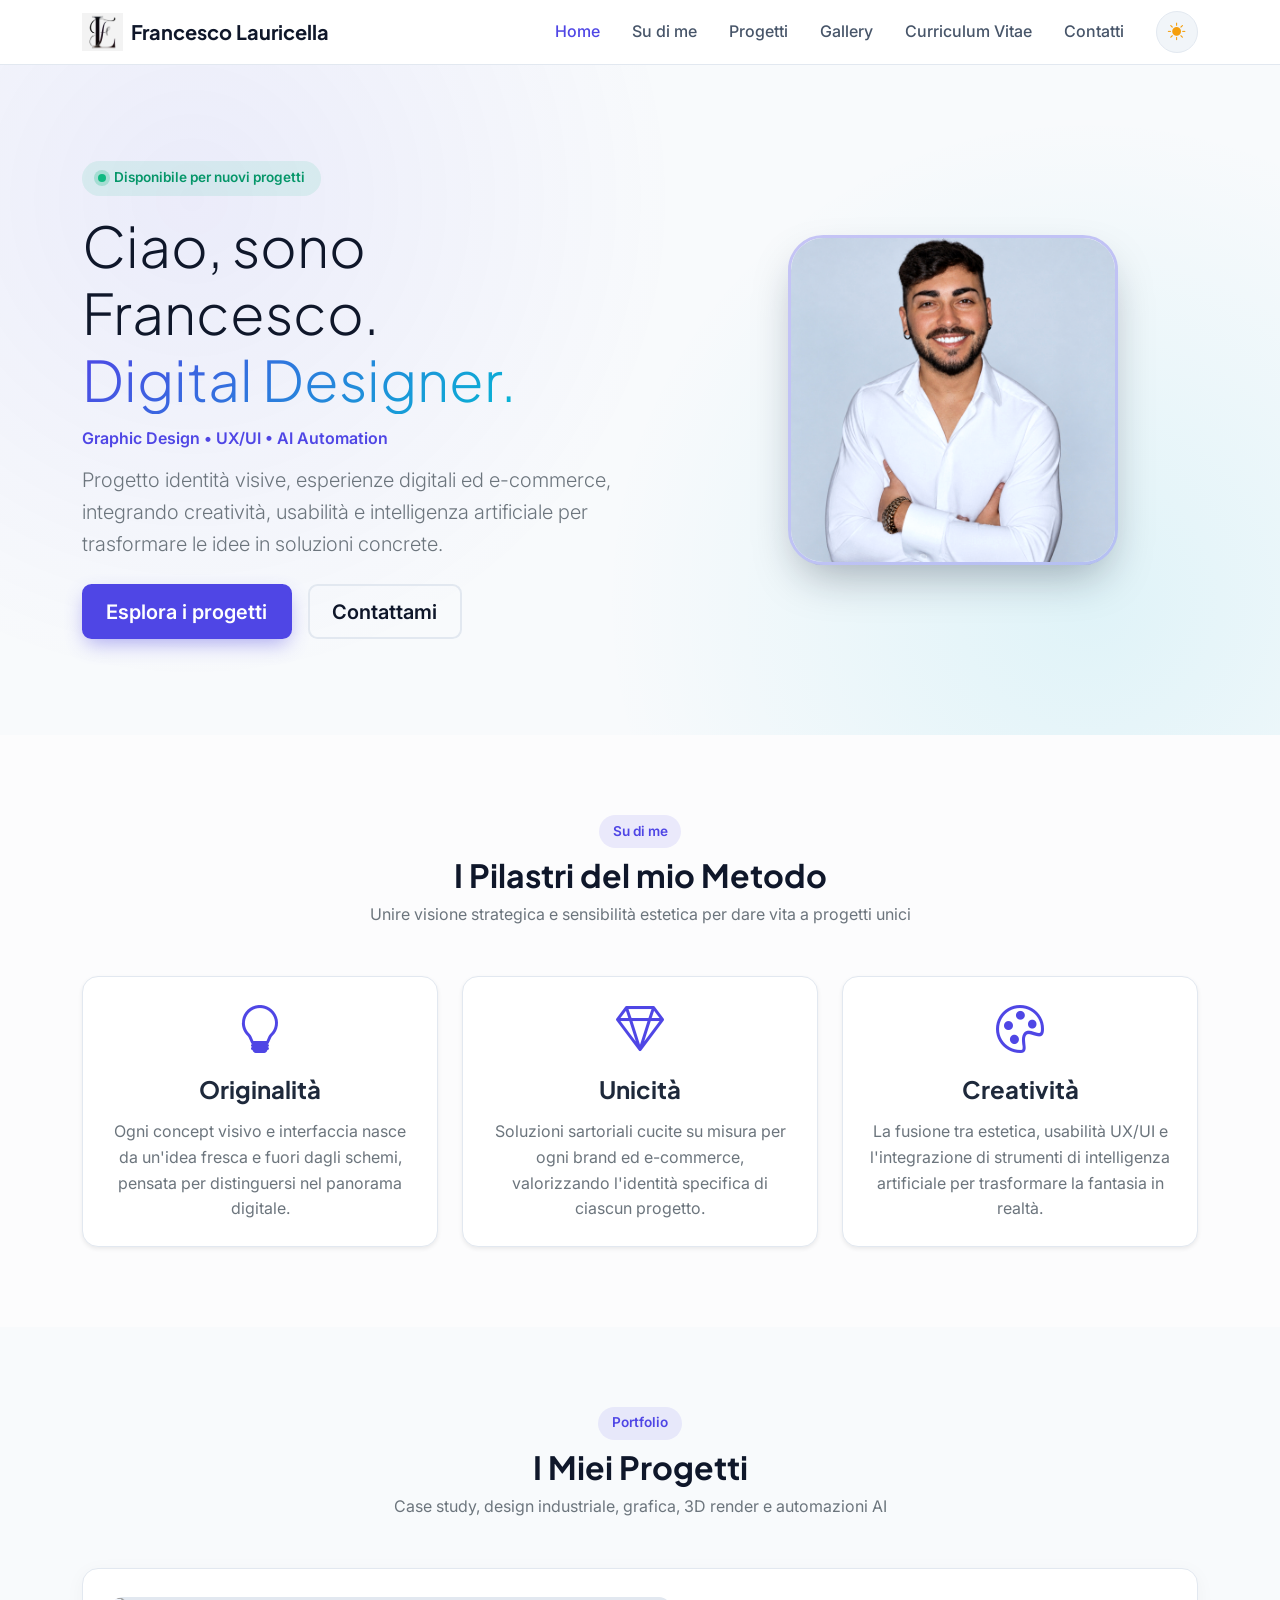
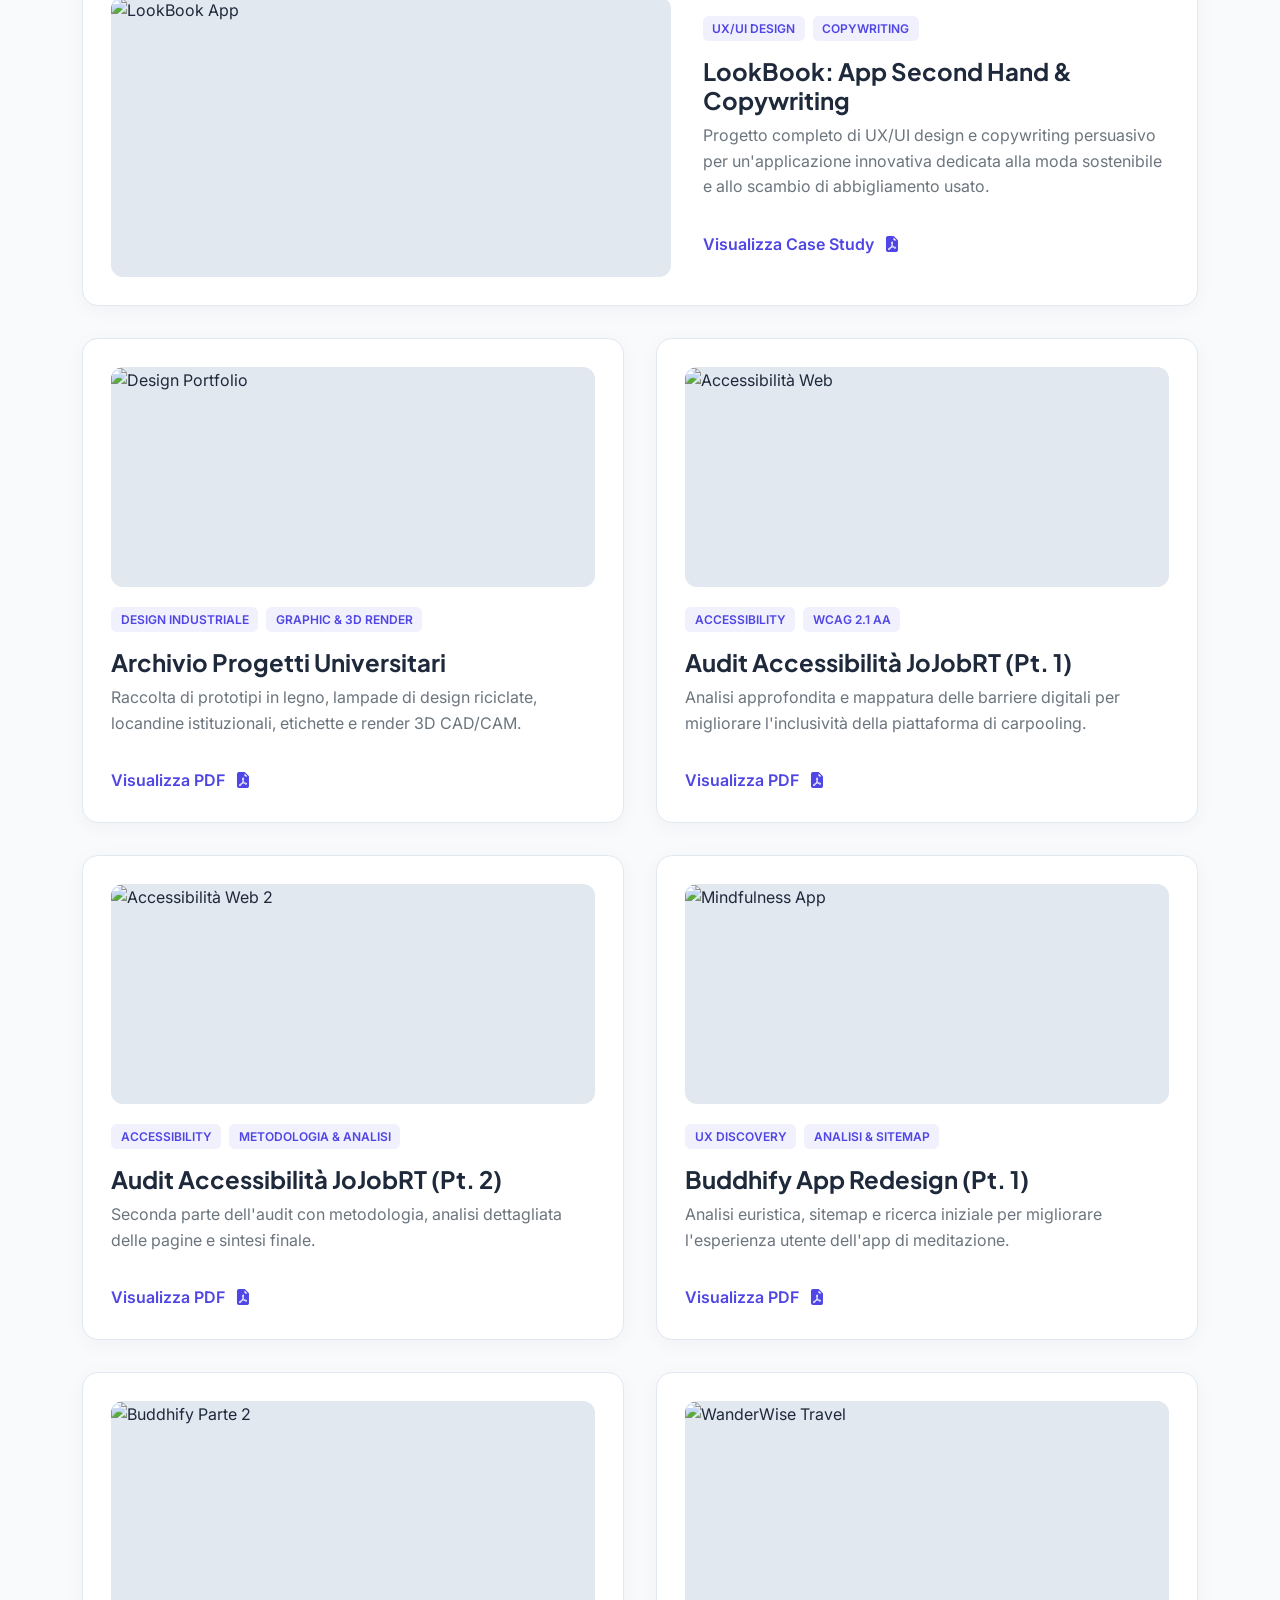
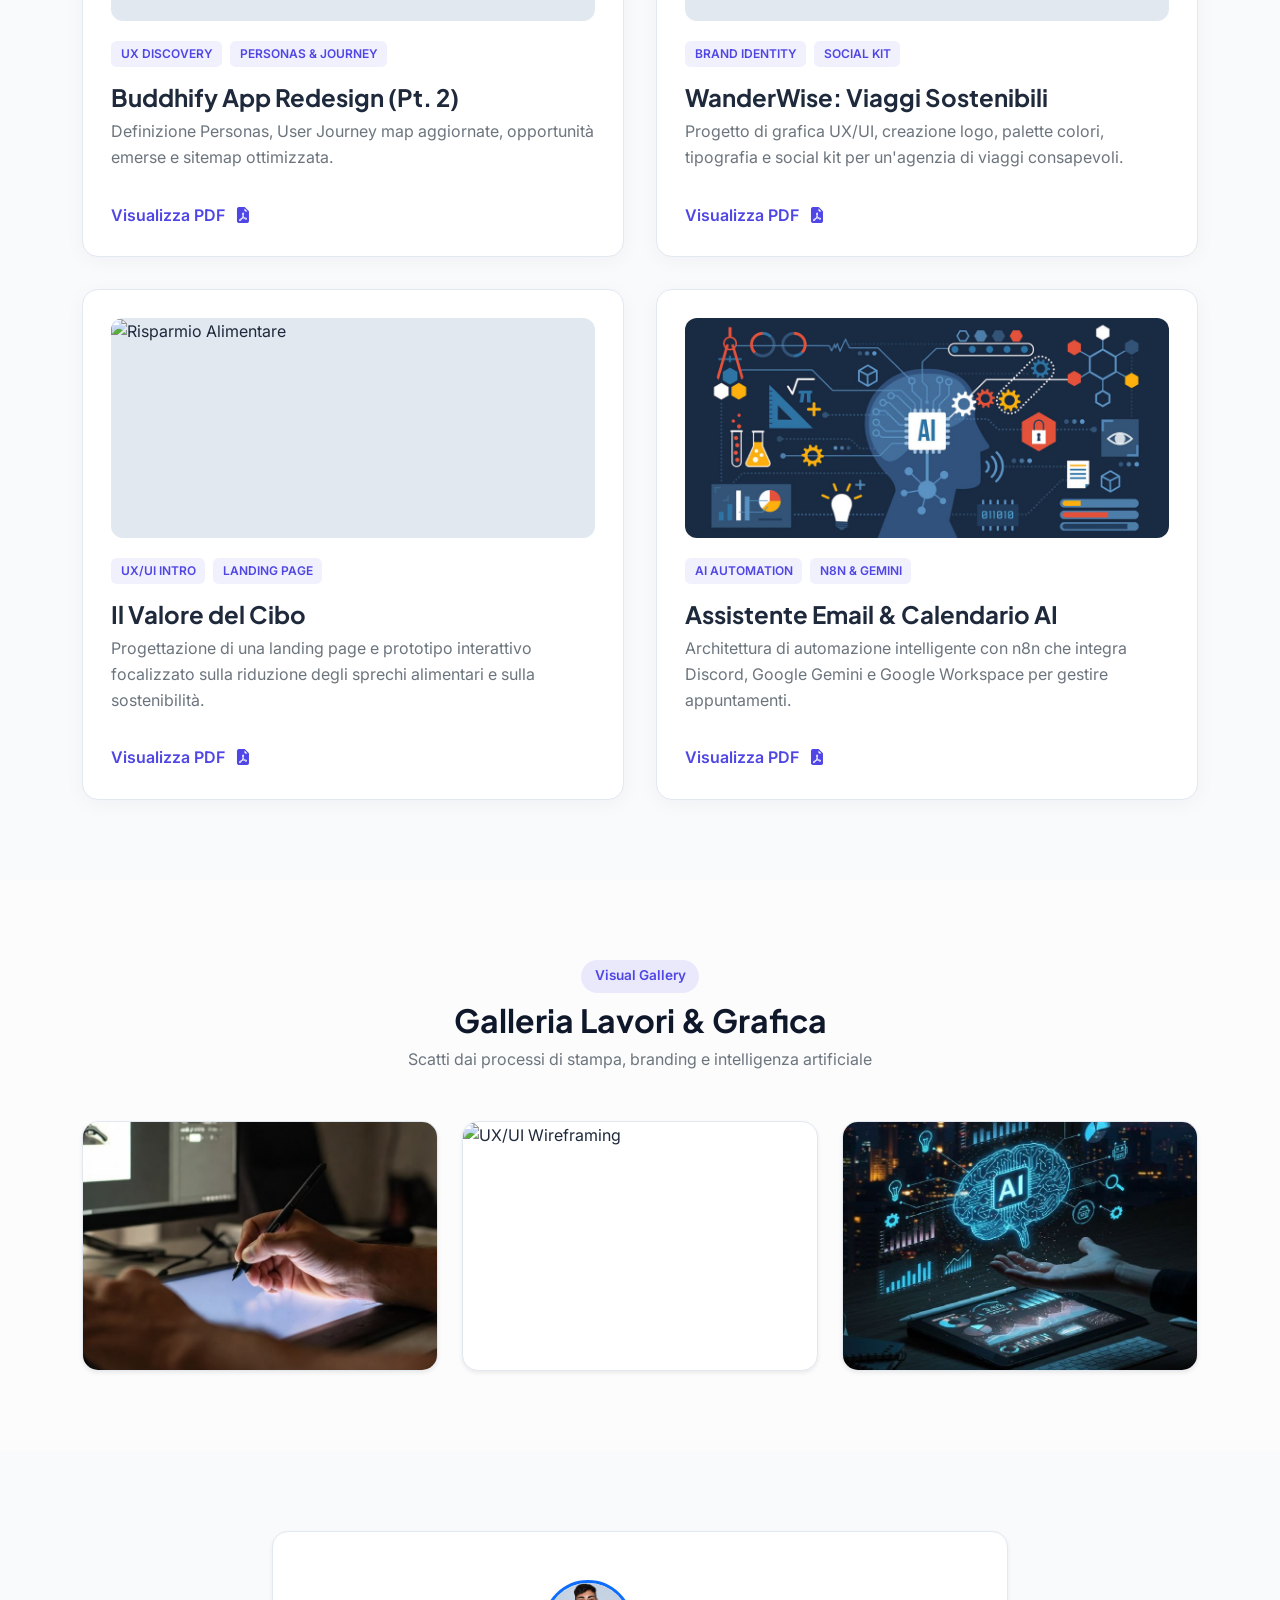
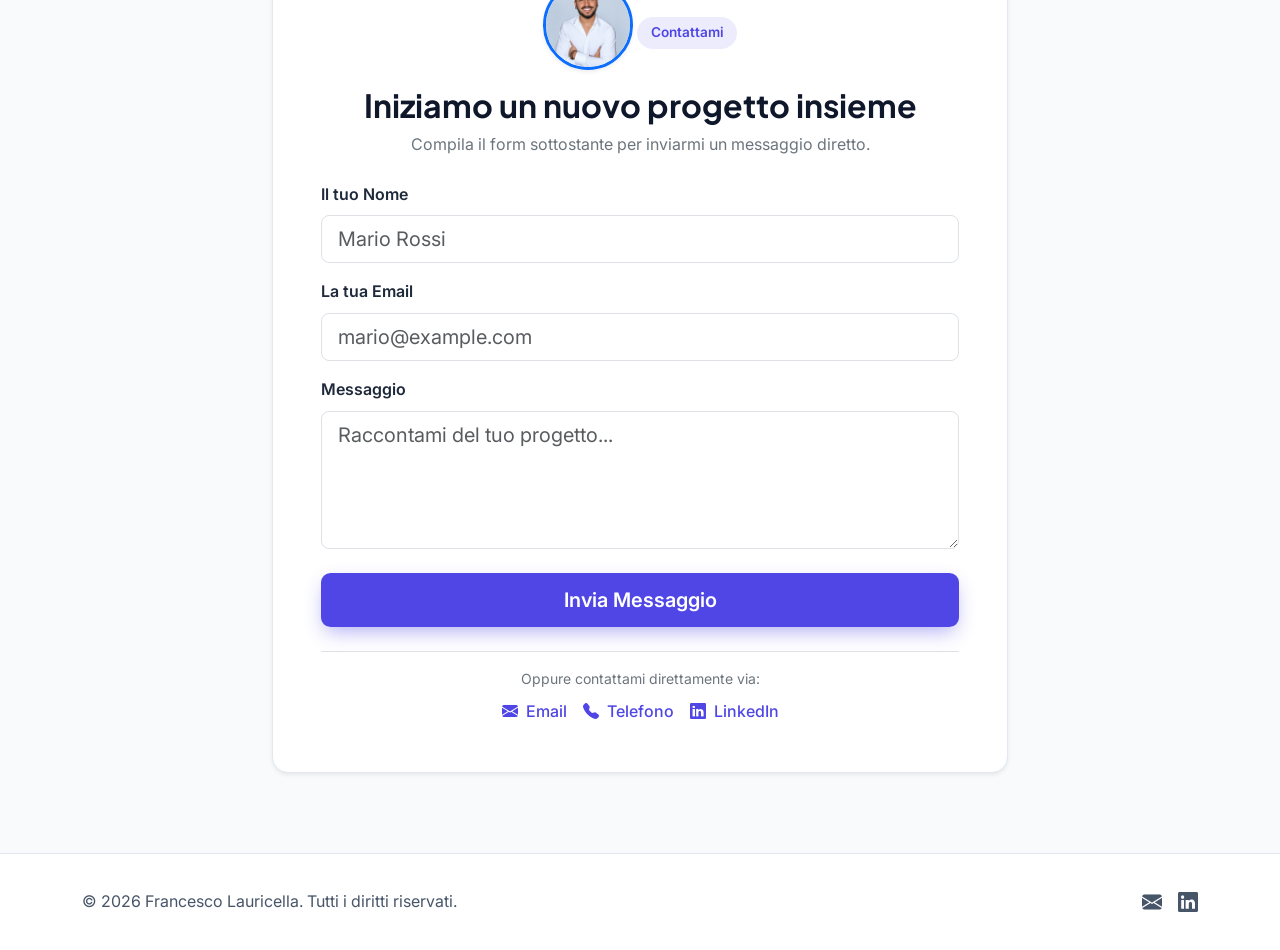
==== index.html @ 22c2bda7 "Add files via upload" ====
<!DOCTYPE html>
<html lang="it">
<head>
  <meta charset="UTF-8">
  <meta name="viewport" content="width=device-width, initial-scale=1.0">
  <meta name="description" content="Portfolio di Francesco Lauricella - Digital Designer, Graphic Design, UX/UI e AI Automation.">
  <title>Francesco Lauricella | Digital Designer & Portfolio</title>

  <!-- Favicon personalizzata -->
  <link rel="icon" type="image/jpeg" href="assets/img/logo.jpeg">

  <!-- Google Fonts -->
  <link href="https://fonts.googleapis.com/css2?family=Inter:wght@400;500;600&family=Plus+Jakarta+Sans:wght@700;800&display=swap" rel="stylesheet">
  <!-- Bootstrap 5 & Icons -->
  <link href="https://cdn.jsdelivr.net/npm/bootstrap@5.3.3/dist/css/bootstrap.min.css" rel="stylesheet">
  <link rel="stylesheet" href="https://cdn.jsdelivr.net/npm/bootstrap-icons@1.11.3/font/bootstrap-icons.min.css">
  <!-- Custom CSS -->
  <link rel="stylesheet" href="assets/css/style.css">
</head>
<body>

  <a href="#main-content" class="visually-hidden-focusable skip-link">Salta al contenuto principale</a>

  <header class="site-header sticky-top">
    <nav class="navbar navbar-expand-lg" aria-label="Navigazione principale">
      <div class="container">
        <a class="navbar-brand fw-bold d-flex align-items-center gap-2" href="index.html">
          <img src="assets/img/logo.jpeg" alt="Logo FL" class="brand-logo">
          <span>Francesco Lauricella</span>
        </a>
        <button class="navbar-toggler" type="button" data-bs-toggle="collapse" data-bs-target="#navbarNav" aria-controls="navbarNav" aria-expanded="false" aria-label="Apri menu">
          <span class="navbar-toggler-icon"></span>
        </button>
        <div class="collapse navbar-collapse justify-content-end" id="navbarNav">
          <ul class="navbar-nav align-items-lg-center gap-lg-3">
            <li class="nav-item"><a class="nav-link active" href="index.html">Home</a></li>
            <li class="nav-item"><a class="nav-link" href="#about">Su di me</a></li>
            <li class="nav-item"><a class="nav-link" href="#progetti">Progetti</a></li>
            <li class="nav-item"><a class="nav-link" href="#gallery">Gallery</a></li>
            <li class="nav-item"><a class="nav-link" href="cv.html">Curriculum Vitae</a></li>
            <li class="nav-item"><a class="nav-link" href="contatti.html">Contatti</a></li>
            <li class="nav-item ms-lg-2 mt-3 mt-lg-0 d-flex align-items-center">
              <button id="theme-toggle" class="theme-switch" aria-label="Attiva Dark Mode" title="Cambia tema">
                <i class="bi bi-sun-fill icon-sun"></i>
                <i class="bi bi-moon-stars-fill icon-moon"></i>
              </button>
            </li>
          </ul>
        </div>
      </div>
    </nav>
  </header>

  <main id="main-content">
    <section class="hero-section">
      <div class="container">
        <div class="hero-flex">
          <div class="hero-content">
            <div class="status-badge mb-3">
              <span class="status-dot"></span> Disponibile per nuovi progetti
            </div>
            <h1 class="display-4 fw-extrabold mb-3">
              Ciao, sono Francesco.<br>
              <span class="text-gradient">Digital Designer.</span>
            </h1>
            <p class="h6 text-primary-accent fw-semibold mb-3">
              Graphic Design &bull; UX/UI &bull; AI Automation
            </p>
            <p class="lead text-secondary mb-4">
              Progetto identità visive, esperienze digitali ed e-commerce, integrando creatività, usabilità e intelligenza artificiale per trasformare le idee in soluzioni concrete.
            </p>
            <div class="d-flex flex-wrap gap-3">
              <a href="#progetti" class="btn btn-primary-custom btn-lg">Esplora i progetti</a>
              <a href="contatti.html" class="btn btn-outline-custom btn-lg">Contattami</a>
            </div>
          </div>
          
          <div class="hero-visual text-center">
            <div class="profile-frame-art">
              <img src="foto.jpg" alt="Francesco Lauricella" class="img-fluid profile-img-custom">
            </div>
          </div>
        </div>
      </div>
    </section>

    <section id="about" class="section-padding bg-light-subtle">
      <div class="container">
        <div class="section-header text-center mb-5">
          <span class="badge-pill mb-2">Su di me</span>
          <h2 class="fw-bold">I Pilastri del mio Metodo</h2>
          <p class="text-secondary">Unire visione strategica e sensibilità estetica per dare vita a progetti unici</p>
        </div>

        <div class="row g-4">
          <div class="col-md-4">
            <div class="about-card p-4 rounded-4 shadow-sm h-100 text-center">
              <div class="icon-box mb-3 text-primary-accent"><i class="bi bi-lightbulb display-5"></i></div>
              <h3 class="h4 fw-bold mb-3">Originalità</h3>
              <p class="text-secondary mb-0">Ogni concept visivo e interfaccia nasce da un'idea fresca e fuori dagli schemi, pensata per distinguersi nel panorama digitale.</p>
            </div>
          </div>
          <div class="col-md-4">
            <div class="about-card p-4 rounded-4 shadow-sm h-100 text-center">
              <div class="icon-box mb-3 text-primary-accent"><i class="bi bi-gem display-5"></i></div>
              <h3 class="h4 fw-bold mb-3">Unicità</h3>
              <p class="text-secondary mb-0">Soluzioni sartoriali cucite su misura per ogni brand ed e-commerce, valorizzando l'identità specifica di ciascun progetto.</p>
            </div>
          </div>
          <div class="col-md-4">
            <div class="about-card p-4 rounded-4 shadow-sm h-100 text-center">
              <div class="icon-box mb-3 text-primary-accent"><i class="bi bi-palette display-5"></i></div>
              <h3 class="h4 fw-bold mb-3">Creatività</h3>
              <p class="text-secondary mb-0">La fusione tra estetica, usabilità UX/UI e l'integrazione di strumenti di intelligenza artificiale per trasformare la fantasia in realtà.</p>
            </div>
          </div>
        </div>
      </div>
    </section>

    <section id="progetti" class="section-padding">
      <div class="container">
        <div class="section-header text-center mb-5">
          <span class="badge-pill mb-2">Portfolio</span>
          <h2 class="fw-bold">I Miei Progetti</h2>
          <p class="text-secondary">Case study, design industriale, grafica, 3D render e automazioni AI</p>
        </div>

        <div class="projects-grid bento-layout">
          <article class="project-card project-card--featured">
            <div class="project-card__image-wrapper">
              <img src="https://images.unsplash.com/photo-1489987707025-afc232f7ea0f?auto=format&fit=crop&w=1000&q=80" alt="LookBook App" loading="lazy">
            </div>
            <div class="project-card__body">
              <div class="project-card__tags">
                <span>UX/UI Design</span>
                <span>Copywriting</span>
              </div>
              <h3 class="h4 fw-bold mt-2">LookBook: App Second Hand & Copywriting</h3>
              <p class="text-secondary">Progetto completo di UX/UI design e copywriting persuasivo per un'applicazione innovativa dedicata alla moda sostenibile e allo scambio di abbigliamento usato.</p>
              <a href="progetto-copywriting.html" class="project-link">Visualizza Case Study <i class="bi bi-file-earmark-pdf-fill ms-1"></i></a>
            </div>
          </article>

          <article class="project-card">
            <div class="project-card__image-wrapper">
              <img src="https://images.unsplash.com/photo-1513364776144-60967b0f800f?auto=format&fit=crop&w=800&q=80" alt="Design Portfolio" loading="lazy">
            </div>
            <div class="project-card__body">
              <div class="project-card__tags">
                <span>Design Industriale</span>
                <span>Graphic & 3D Render</span>
              </div>
              <h3 class="h4 fw-bold mt-2">Archivio Progetti Universitari</h3>
              <p class="text-secondary">Raccolta di prototipi in legno, lampade di design riciclate, locandine istituzionali, etichette e render 3D CAD/CAM.</p>
              <a href="progetto-design.html" class="project-link">Visualizza PDF <i class="bi bi-file-earmark-pdf-fill ms-1"></i></a>
            </div>
          </article>

          <article class="project-card">
            <div class="project-card__image-wrapper">
              <img src="https://images.unsplash.com/photo-1573164713988-8665fc963095?auto=format&fit=crop&w=800&q=80" alt="Accessibilità Web" loading="lazy">
            </div>
            <div class="project-card__body">
              <div class="project-card__tags">
                <span>Accessibility</span>
                <span>WCAG 2.1 AA</span>
              </div>
              <h3 class="h4 fw-bold mt-2">Audit Accessibilità JoJobRT (Pt. 1)</h3>
              <p class="text-secondary">Analisi approfondita e mappatura delle barriere digitali per migliorare l'inclusività della piattaforma di carpooling.</p>
              <a href="progetto-jojob1.html" class="project-link">Visualizza PDF <i class="bi bi-file-earmark-pdf-fill ms-1"></i></a>
            </div>
          </article>

          <article class="project-card">
            <div class="project-card__image-wrapper">
              <img src="https://images.unsplash.com/photo-1551836022-d5d88e9218df?auto=format&fit=crop&w=800&q=80" alt="Accessibilità Web 2" loading="lazy">
            </div>
          <div class="project-card__body">
              <div class="project-card__tags">
                <span>Accessibility</span>
                <span>Metodologia & Analisi</span>
              </div>
              <h3 class="h4 fw-bold mt-2">Audit Accessibilità JoJobRT (Pt. 2)</h3>
              <p class="text-secondary">Seconda parte dell'audit con metodologia, analisi dettagliata delle pagine e sintesi finale.</p>
              <a href="progetto-jojob2.html" class="project-link">Visualizza PDF <i class="bi bi-file-earmark-pdf-fill ms-1"></i></a>
            </div>
          </article>

          <article class="project-card">
            <div class="project-card__image-wrapper">
              <img src="https://images.unsplash.com/photo-1506126613408-eca07ce68773?auto=format&fit=crop&w=800&q=80" alt="Mindfulness App" loading="lazy">
            </div>
            <div class="project-card__body">
              <div class="project-card__tags">
                <span>UX Discovery</span>
                <span>Analisi & Sitemap</span>
              </div>
              <h3 class="h4 fw-bold mt-2">Buddhify App Redesign (Pt. 1)</h3>
              <p class="text-secondary">Analisi euristica, sitemap e ricerca iniziale per migliorare l'esperienza utente dell'app di meditazione.</p>
              <a href="progetto-buddhify1.html" class="project-link">Visualizza PDF <i class="bi bi-file-earmark-pdf-fill ms-1"></i></a>
            </div>
          </article>

          <article class="project-card">
            <div class="project-card__image-wrapper">
              <img src="https://images.unsplash.com/photo-1518241353330-0f7941c2d9b5?auto=format&fit=crop&w=800&q=80" alt="Buddhify Parte 2" loading="lazy">
            </div>
            <div class="project-card__body">
              <div class="project-card__tags">
                <span>UX Discovery</span>
                <span>Personas & Journey</span>
              </div>
              <h3 class="h4 fw-bold mt-2">Buddhify App Redesign (Pt. 2)</h3>
              <p class="text-secondary">Definizione Personas, User Journey map aggiornate, opportunità emerse e sitemap ottimizzata.</p>
              <a href="progetto-buddhify2.html" class="project-link">Visualizza PDF <i class="bi bi-file-earmark-pdf-fill ms-1"></i></a>
            </div>
          </article>

          <article class="project-card">
            <div class="project-card__image-wrapper">
              <img src="https://images.unsplash.com/photo-1469854523086-cc02fe5d8800?auto=format&fit=crop&w=800&q=80" alt="WanderWise Travel" loading="lazy">
            </div>
            <div class="project-card__body">
              <div class="project-card__tags">
                <span>Brand Identity</span>
                <span>Social Kit</span>
              </div>
              <h3 class="h4 fw-bold mt-2">WanderWise: Viaggi Sostenibili</h3>
              <p class="text-secondary">Progetto di grafica UX/UI, creazione logo, palette colori, tipografia e social kit per un'agenzia di viaggi consapevoli.</p>
              <a href="progetto-wanderwise.html" class="project-link">Visualizza PDF <i class="bi bi-file-earmark-pdf-fill ms-1"></i></a>
            </div>
          </article>

          <article class="project-card">
            <div class="project-card__image-wrapper">
              <img src="https://images.unsplash.com/photo-1498837167922-ddd27525d352?auto=format&fit=crop&w=800&q=80" alt="Risparmio Alimentare" loading="lazy">
            </div>
            <div class="project-card__body">
              <div class="project-card__tags">
                <span>UX/UI Intro</span>
                <span>Landing Page</span>
              </div>
              <h3 class="h4 fw-bold mt-2">Il Valore del Cibo</h3>
              <p class="text-secondary">Progettazione di una landing page e prototipo interattivo focalizzato sulla riduzione degli sprechi alimentari e sulla sostenibilità.</p>
              <a href="progetto-cibo.html" class="project-link">Visualizza PDF <i class="bi bi-file-earmark-pdf-fill ms-1"></i></a>
            </div>
          </article>

          <article class="project-card">
            <div class="project-card__image-wrapper">
              <img src="assets/img/provvigionamento-intelligenza-artificiale-1024x512.jpg" alt="AI Automation" loading="lazy">
            </div>
            <div class="project-card__body">
              <div class="project-card__tags">
                <span>AI Automation</span>
                <span>n8n & Gemini</span>
              </div>
              <h3 class="h4 fw-bold mt-2">Assistente Email & Calendario AI</h3>
              <p class="text-secondary">Architettura di automazione intelligente con n8n che integra Discord, Google Gemini e Google Workspace per gestire appuntamenti.</p>
              <a href="progetto-ai.html" class="project-link">Visualizza PDF <i class="bi bi-file-earmark-pdf-fill ms-1"></i></a>
            </div>
          </article>
        </div>
      </div>
    </section>

    <!-- Sezione: Gallery con inquadratura sulla tavoletta grafica a sinistra -->
    <section id="gallery" class="section-padding bg-light-subtle">
      <div class="container">
        <div class="section-header text-center mb-5">
          <span class="badge-pill mb-2">Visual Gallery</span>
          <h2 class="fw-bold">Galleria Lavori & Grafica</h2>
          <p class="text-secondary">Scatti dai processi di stampa, branding e intelligenza artificiale</p>
        </div>

        <div class="row g-4">
          <!-- Prima immagine a sinistra: WORKFOTO.jpeg spostata verso il basso (75%) per mostrare la tavoletta -->
          <div class="col-md-4">
            <div class="gallery-item rounded-4 overflow-hidden shadow-sm" style="height: 250px;">
              <img src="assets/img/WORKFOTO.jpeg" alt="Grafica Digitale e Tavoletta Grafica" class="img-fluid w-100 h-100 object-fit-cover" style="object-position: center 75%;" loading="lazy">
            </div>
          </div>
          <!-- Immagine centrale (Invariata) -->
          <div class="col-md-4">
            <div class="gallery-item rounded-4 overflow-hidden shadow-sm" style="height: 250px;">
              <img src="https://images.unsplash.com/photo-1531403009284-440f080d1e12?auto=format&fit=crop&w=800&q=80" alt="UX/UI Wireframing" class="img-fluid w-100 h-100 object-fit-cover" loading="lazy">
            </div>
          </div>
          <!-- Prima immagine a destra: AIFOTO.jpeg centrata sull'ologramma AI e il tablet -->
          <div class="col-md-4">
            <div class="gallery-item rounded-4 overflow-hidden shadow-sm" style="height: 250px;">
              <img src="assets/img/AIFOTO.jpeg" alt="Intelligenza Artificiale e Data Analysis" class="img-fluid w-100 h-100 object-fit-cover" style="object-position: center 60%;" loading="lazy">
            </div>
          </div>
        </div>
      </div>
    </section>

    <section id="contatti" class="section-padding">
      <div class="container">
        <div class="row justify-content-center">
          <div class="col-lg-8">
            <div class="contact-card p-4 p-md-5 rounded-4 shadow-sm">
              <div class="text-center mb-4">
                <img src="foto.jpg" alt="Francesco Lauricella" class="rounded-circle shadow-sm border border-3 border-primary mb-3" style="width: 90px; height: 90px; object-fit: cover; object-position: center top;">
                <span class="badge-pill mb-2">Contattami</span>
                <h2 class="fw-bold mb-2">Iniziamo un nuovo progetto insieme</h2>
                <p class="text-secondary">Compila il form sottostante per inviarmi un messaggio diretto.</p>
              </div>

              <form action="https://formsubmit.co/flauricella3661@gmail.com" method="POST">
                <input type="hidden" name="_subject" value="Nuovo messaggio dal tuo Portfolio!">
                <input type="hidden" name="_captcha" value="false">

                <div class="mb-3">
                  <label for="nome" class="form-label fw-semibold">Il tuo Nome</label>
                  <input type="text" class="form-control form-control-lg" id="nome" name="nome" required placeholder="Mario Rossi">
                </div>

                <div class="mb-3">
                  <label for="email" class="form-label fw-semibold">La tua Email</label>
                  <input type="email" class="form-control form-control-lg" id="email" name="email" required placeholder="mario@example.com">
                </div>

                <div class="mb-4">
                  <label for="messaggio" class="form-label fw-semibold">Messaggio</label>
                  <textarea class="form-control form-control-lg" id="messaggio" name="messaggio" rows="4" required placeholder="Raccontami del tuo progetto..."></textarea>
                </div>

                <div class="d-grid">
                  <button type="submit" class="btn btn-primary-custom btn-lg">Invia Messaggio</button>
                </div>
              </form>

              <div class="text-center mt-4 pt-3 border-top">
                <p class="text-secondary small mb-2">Oppure contattami direttamente via:</p>
                <div class="d-flex justify-content-center flex-wrap gap-3">
                  <a href="mailto:flauricella3661@gmail.com" class="text-decoration-none fw-medium text-primary-accent"><i class="bi bi-envelope-fill me-1"></i> Email</a>
                  <a href="tel:3208284663" class="text-decoration-none fw-medium text-primary-accent"><i class="bi bi-telephone-fill me-1"></i> Telefono</a>
                  <a href="https://www.linkedin.com/in/francesco-lauricella-258b97266" target="_blank" rel="noopener" class="text-decoration-none fw-medium text-primary-accent"><i class="bi bi-linkedin me-1"></i> LinkedIn</a>
                </div>
              </div>

            </div>
          </div>
        </div>
      </div>
    </section>
  </main>

  <footer class="site-footer">
    <div class="container d-flex flex-column flex-md-row justify-content-between align-items-center gap-3">
      <p class="mb-0">&copy; 2026 Francesco Lauricella. Tutti i diritti riservati.</p>
      <div class="social-links d-flex gap-3">
        <a href="mailto:flauricella3661@gmail.com" aria-label="Email"><i class="bi bi-envelope-fill"></i></a>
        <a href="https://www.linkedin.com/in/francesco-lauricella-258b97266" target="_blank" rel="noopener" aria-label="LinkedIn"><i class="bi bi-linkedin"></i></a>
      </div>
    </div>
  </footer>

  <script>
    const themeToggle = document.getElementById('theme-toggle');
    const userTheme = localStorage.getItem('theme');
    if (userTheme === 'dark') { document.body.classList.add('dark-mode'); }
    themeToggle.addEventListener('click', () => {
      document.body.classList.toggle('dark-mode');
      localStorage.setItem('theme', document.body.classList.contains('dark-mode') ? 'dark' : 'light');
    });
  </script>

  <script src="https://cdn.jsdelivr.net/npm/bootstrap@5.3.3/dist/js/bootstrap.bundle.min.js"></script>
</body>
</html>
---- assets/css/style.css ----
/* ==========================================
   1. GLOBALI & RESET
   ================================---------- */
body {
  font-family: 'Inter', sans-serif;
  color: #1e293b;
  background-color: #f8fafc;
  line-height: 1.6;
  transition: background-color 0.3s ease, color 0.3s ease;
  overflow-x: hidden;
  scroll-behavior: smooth;
}

h1, h2, h3, h4, h5, h6 {
  font-family: 'Plus Jakarta Sans', sans-serif;
  color: #0f172a;
}

a:focus-visible {
  outline: 3px solid #4f46e5;
  outline-offset: 3px;
}

.section-padding {
  padding: 5rem 0;
}

.text-primary-accent {
  color: #4f46e5;
}

.text-gradient {
  background: linear-gradient(135deg, #4f46e5, #06b6d4);
  -webkit-background-clip: text;
  -webkit-text-fill-color: transparent;
}

.skip-link {
  position: absolute;
  top: 10px;
  left: 10px;
  z-index: 2000;
  background: #4f46e5;
  color: #fff;
  padding: 0.5rem 1rem;
  border-radius: 0.5rem;
  text-decoration: none;
}

/* ==========================================
   2. NAVBAR STICKY & LOGO FL
   ================================---------- */
.site-header {
  position: sticky;
  top: 0;
  z-index: 1030;
  background-color: rgba(255, 255, 255, 0.9);
  backdrop-filter: blur(12px);
  border-bottom: 1px solid #e2e8f0;
}

.site-header .navbar-brand {
  font-family: 'Plus Jakarta Sans', sans-serif;
  color: #0f172a;
  display: flex;
  align-items: center;
  gap: 0.75rem;
}

.navbar-brand .brand-logo {
  height: 38px;
  width: auto;
  object-fit: contain;
  transition: filter 0.3s ease;
}

.site-header .nav-link {
  color: #475569;
  font-weight: 500;
  transition: all 0.25s ease-in-out;
}

.site-header .nav-link:hover,
.site-header .nav-link.active {
  color: #4f46e5;
}

/* ==========================================
   3. BOTTONI & SWITCH TEMA MANUALE
   ================================---------- */
.badge-pill {
  display: inline-block;
  background-color: rgba(79, 70, 229, 0.1);
  color: #4f46e5;
  font-weight: 600;
  font-size: 0.85rem;
  padding: 0.35rem 0.85rem;
  border-radius: 50rem;
}

.status-badge {
  display: inline-flex;
  align-items: center;
  gap: 0.5rem;
  background-color: rgba(16, 185, 129, 0.1);
  color: #059669;
  font-weight: 600;
  font-size: 0.85rem;
  padding: 0.4rem 1rem;
  border-radius: 50rem;
}

.status-badge .status-dot {
  width: 8px;
  height: 8px;
  background-color: #10b981;
  border-radius: 50%;
  box-shadow: 0 0 0 4px rgba(16, 185, 129, 0.25);
}

.btn-primary-custom {
  background-color: #4f46e5;
  color: #ffffff;
  font-weight: 600;
  padding: 0.65rem 1.4rem;
  border-radius: 0.6rem;
  border: 2px solid #4f46e5;
  box-shadow: 0 8px 20px -4px rgba(79, 70, 229, 0.45);
  transition: all 0.25s ease-in-out;
}

.btn-primary-custom:hover {
  background-color: #4338ca;
  border-color: #4338ca;
  color: #ffffff;
  transform: translateY(-2px);
  box-shadow: 0 12px 25px -4px rgba(79, 70, 229, 0.65);
}

.btn-outline-custom {
  background-color: transparent;
  color: #0f172a;
  font-weight: 600;
  padding: 0.65rem 1.4rem;
  border-radius: 0.6rem;
  border: 2px solid #e2e8f0;
  transition: all 0.25s ease-in-out;
}

.btn-outline-custom:hover {
  border-color: #4f46e5;
  color: #4f46e5;
}

.theme-switch {
  cursor: pointer;
  width: 42px;
  height: 42px;
  border-radius: 50%;
  background-color: #f1f5f9;
  border: 1px solid #e2e8f0;
  display: inline-flex;
  align-items: center;
  justify-content: center;
  position: relative;
  transition: all 0.25s ease-in-out;
}

.theme-switch:hover {
  border-color: #4f46e5;
  transform: rotate(12deg);
}

.theme-switch i {
  font-size: 1.1rem;
  transition: transform 0.35s ease, opacity 0.25s ease;
  position: absolute;
}

.theme-switch .icon-sun { color: #f59e0b; opacity: 1; transform: scale(1); }
.theme-switch .icon-moon { color: #0f172a; opacity: 0; transform: scale(0.5); }

/* ==========================================
   4. HERO, ABOUT, PROGETTI & GALLERY
   ================================---------- */
.hero-section {
  padding: 6rem 0;
  position: relative;
  background: radial-gradient(circle at 15% 20%, rgba(79, 70, 229, 0.08) 0%, transparent 40%),
              radial-gradient(circle at 85% 80%, rgba(6, 182, 212, 0.1) 0%, transparent 40%);
}

.hero-section .hero-flex {
  display: flex;
  flex-direction: column;
  align-items: center;
  gap: 3rem;
}

@media (min-width: 992px) {
  .hero-section .hero-flex {
    flex-direction: row;
    justify-content: space-between;
  }
}

.hero-section .hero-content { 
  flex: 1 1 52%; 
}

.hero-section .hero-visual { 
  flex: 1 1 44%; 
  width: 100%; 
}

.profile-frame-art {
  position: relative;
  width: 330px;
  height: 330px;
  max-width: 100%;
  aspect-ratio: 1 / 1;
  margin: 0 auto;
  border-radius: 2.2rem;
  overflow: hidden;
  box-shadow: 0 20px 45px -12px rgba(15, 23, 42, 0.35);
  border: 3px solid rgba(79, 70, 229, 0.3);
  transition: transform 0.4s ease, box-shadow 0.4s ease;
}

.profile-frame-art:hover {
  transform: translateY(-5px);
  box-shadow: 0 25px 50px -12px rgba(79, 70, 229, 0.5);
  border-color: #4f46e5;
}

.profile-img-custom {
  width: 100%;
  height: 100%;
  display: block;
  object-fit: cover;
  object-position: center top;
  filter: contrast(1.05);
}

.visual-card, .project-card, .cv-header, .cv-box, .cv-section, .contact-card, .about-card, .gallery-item {
  background-color: #ffffff;
  border: 1px solid #e2e8f0;
  border-radius: 1rem;
  box-shadow: 0 4px 20px rgba(15, 23, 42, 0.04);
  transition: all 0.25s ease-in-out;
}

.gallery-item img {
  transition: transform 0.5s ease;
}

.gallery-item:hover img {
  transform: scale(1.05);
}

.projects-grid {
  display: grid;
  grid-template-columns: 1fr;
  gap: 2rem;
}

@media (min-width: 768px) {
  .projects-grid { grid-template-columns: repeat(2, 1fr); }
}

@media (min-width: 992px) {
  .bento-layout { grid-template-columns: repeat(2, 1fr); }
  .bento-layout .project-card--featured {
    grid-column: span 2;
    display: grid;
    grid-template-columns: 1.2fr 1fr;
    align-items: center;
    gap: 2rem;
  }
  .bento-layout .project-card--featured .project-card__image-wrapper {
    height: 100%;
    min-height: 280px;
    margin-bottom: 0;
  }
}

.project-card {
  padding: 1.75rem;
  display: flex;
  flex-direction: column;
  overflow: hidden;
}

.project-card:hover {
  transform: translateY(-6px);
  border-color: #4f46e5;
}

.project-card:hover .project-card__image-wrapper img {
  transform: scale(1.06);
}

.project-card__image-wrapper {
  width: 100%;
  height: 220px;
  border-radius: 0.75rem;
  overflow: hidden;
  margin-bottom: 1.25rem;
  background-color: #e2e8f0;
}

.project-card__image-wrapper img {
  width: 100%;
  height: 100%;
  object-fit: cover;
  transition: transform 0.5s cubic-bezier(0.25, 1, 0.5, 1);
}

.project-card__body {
  display: flex;
  flex-direction: column;
  flex-grow: 1;
}

.project-card__tags {
  display: flex;
  gap: 0.5rem;
  margin-bottom: 0.5rem;
}

.project-card__tags span {
  font-size: 0.75rem;
  font-weight: 600;
  text-transform: uppercase;
  color: #4f46e5;
  background-color: rgba(79, 70, 229, 0.08);
  padding: 0.2rem 0.6rem;
  border-radius: 0.35rem;
}

.project-card .project-link {
  margin-top: auto;
  padding-top: 1rem;
  color: #4f46e5;
  font-weight: 600;
  text-decoration: none;
  display: inline-flex;
  align-items: center;
  gap: 0.4rem;
  transition: all 0.25s ease-in-out;
}

.project-card .project-link:hover { gap: 0.7rem; }

/* ==========================================
   5. FOOTER
   ================================---------- */
.site-footer {
  background-color: #ffffff;
  border-top: 1px solid #e2e8f0;
  padding: 2rem 0;
  color: #475569;
}

.site-footer .social-links a {
  color: #475569;
  font-size: 1.25rem;
  transition: all 0.25s ease-in-out;
}

.site-footer .social-links a:hover { color: #4f46e5; }

/* ==========================================
   6. STILI DARK MODE MANUALE (body.dark-mode)
   ================================---------- */
body.dark-mode {
  background-color: #0b0f19;
  color: #f8fafc;
}

body.dark-mode .theme-switch {
  background-color: #1e293b;
  border-color: #334155;
}

body.dark-mode h1,
body.dark-mode h2,
body.dark-mode h3,
body.dark-mode h4,
body.dark-mode h5,
body.dark-mode h6 {
  color: #f8fafc;
}

body.dark-mode .text-secondary { color: #94a3b8 !important; }
body.dark-mode .text-primary-accent,
body.dark-mode .project-link { color: #818cf8; }

body.dark-mode .site-header {
  background-color: rgba(11, 15, 25, 0.85);
  border-bottom-color: #334155;
}

body.dark-mode .site-header .navbar-brand { color: #f8fafc; }
body.dark-mode .navbar-brand .brand-logo {
  filter: invert(1) brightness(1.2);
}

body.dark-mode .site-header .nav-link { color: #94a3b8; }
body.dark-mode .site-header .nav-link:hover,
body.dark-mode .site-header .nav-link.active { color: #818cf8; }
body.dark-mode .site-header .navbar-toggler { border-color: #334155; filter: invert(1); }

body.dark-mode .bg-light-subtle { background-color: rgba(17, 24, 39, 0.6) !important; }

body.dark-mode .visual-card,
body.dark-mode .project-card,
body.dark-mode .cv-header,
body.dark-mode .cv-box,
body.dark-mode .cv-section,
body.dark-mode .contact-card,
body.dark-mode .about-card,
body.dark-mode .gallery-item {
  background-color: #111827 !important;
  border-color: #334155 !important;
  color: #f8fafc !important;
  box-shadow: 0 10px 30px rgba(0, 0, 0, 0.35);
}

body.dark-mode .badge-pill,
body.dark-mode .timeline-item .timeline-date,
body.dark-mode .project-card__tags span {
  background-color: rgba(129, 140, 248, 0.15);
  color: #818cf8;
}

body.dark-mode .badge.bg-light {
  background-color: #1e293b !important;
  border-color: #334155 !important;
  color: #f8fafc !important;
}

body.dark-mode .btn-outline-custom {
  color: #f8fafc;
  border-color: #334155;
}

body.dark-mode .btn-outline-custom:hover {
  border-color: #818cf8;
  color: #818cf8;
}

body.dark-mode .border-bottom { border-color: #334155 !important; }
body.dark-mode .border-top { border-color: #334155 !important; }

body.dark-mode .form-control,
body.dark-mode .form-label {
  color: #f8fafc !important;
}

body.dark-mode .form-control {
  background-color: #1f2937 !important;
  border-color: #334155 !important;
}

/* Fix visibilità placeholder in Dark Mode */
body.dark-mode .form-control::placeholder {
  color: #94a3b8 !important;
  opacity: 1;
}

body.dark-mode .form-control:focus {
  background-color: #1f2937 !important;
  color: #f8fafc !important;
  border-color: #818cf8 !important;
  box-shadow: 0 0 0 0.25rem rgba(129, 140, 248, 0.25);
}

body.dark-mode .site-footer {
  background-color: #111827;
  border-top-color: #334155;
  color: #94a3b8;
}

body.dark-mode .site-footer .social-links a { color: #94a3b8; }
body.dark-mode .site-footer .social-links a:hover { color: #818cf8; }
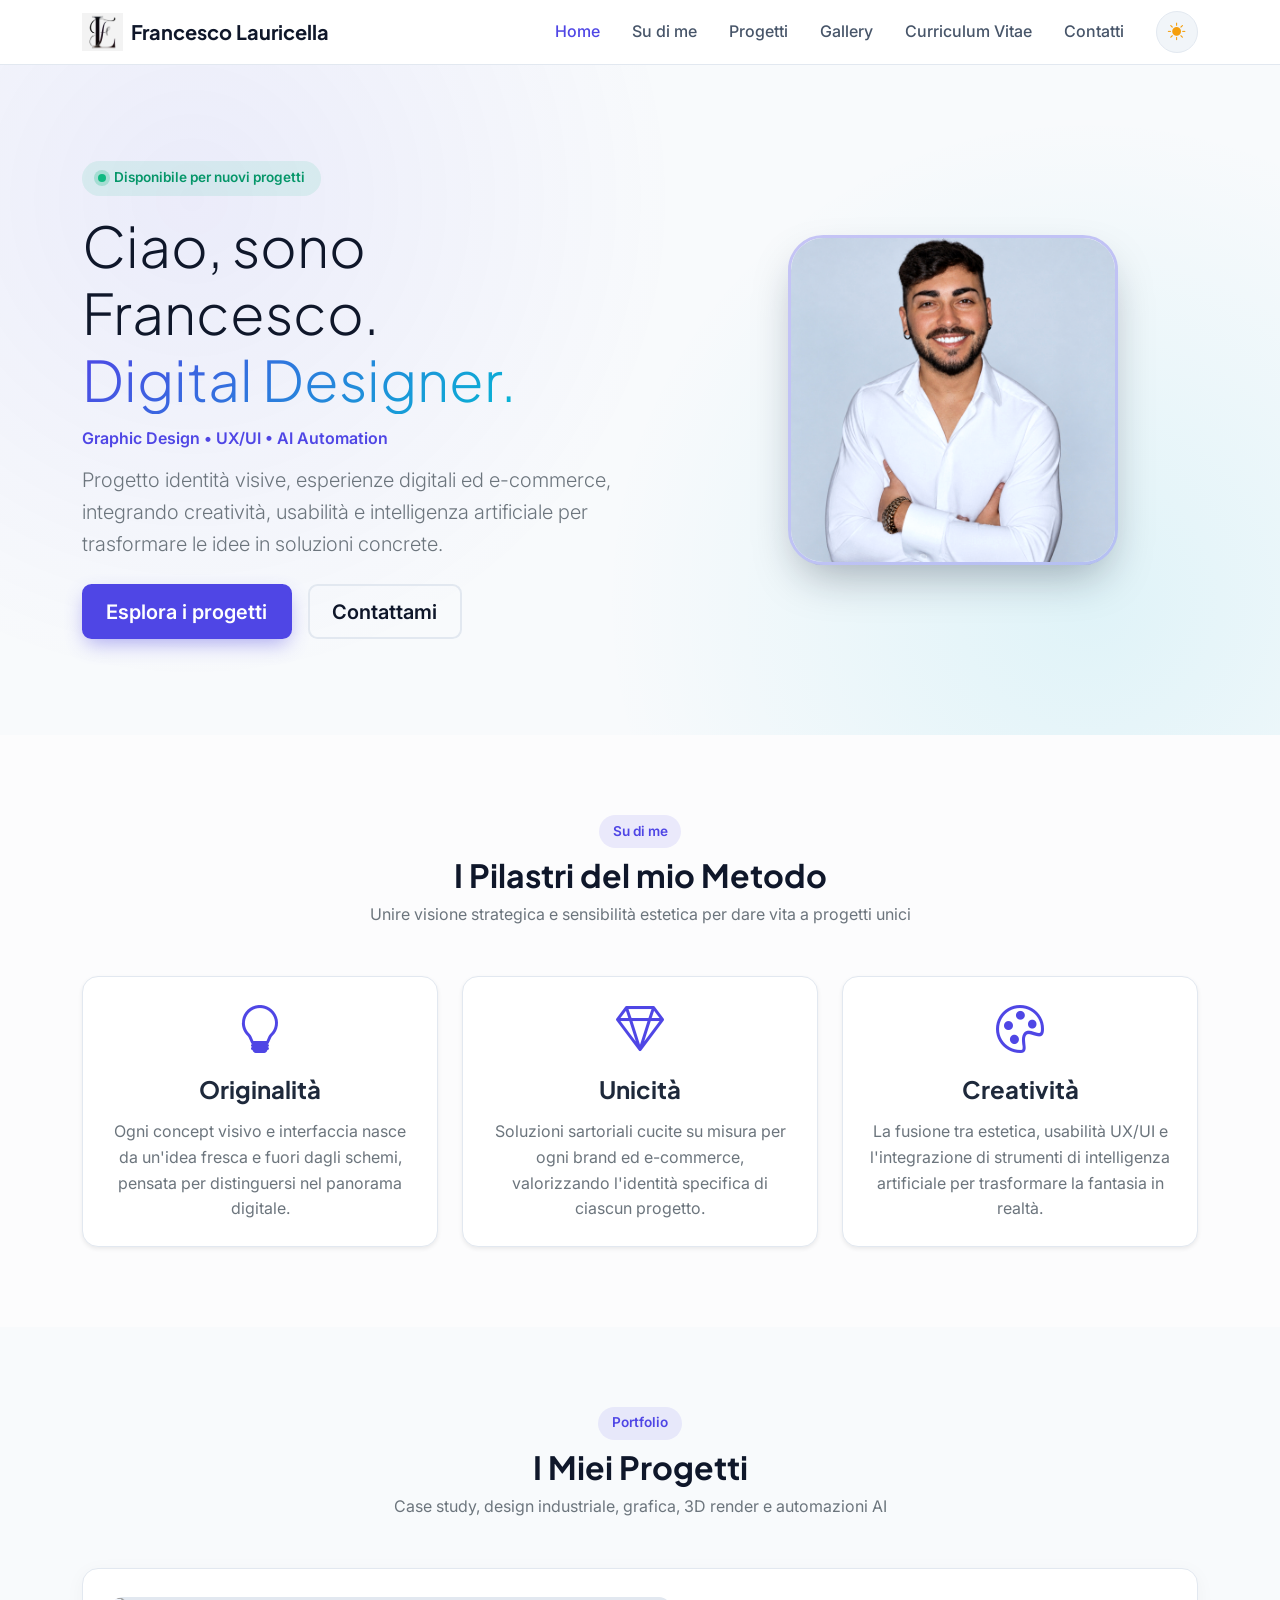
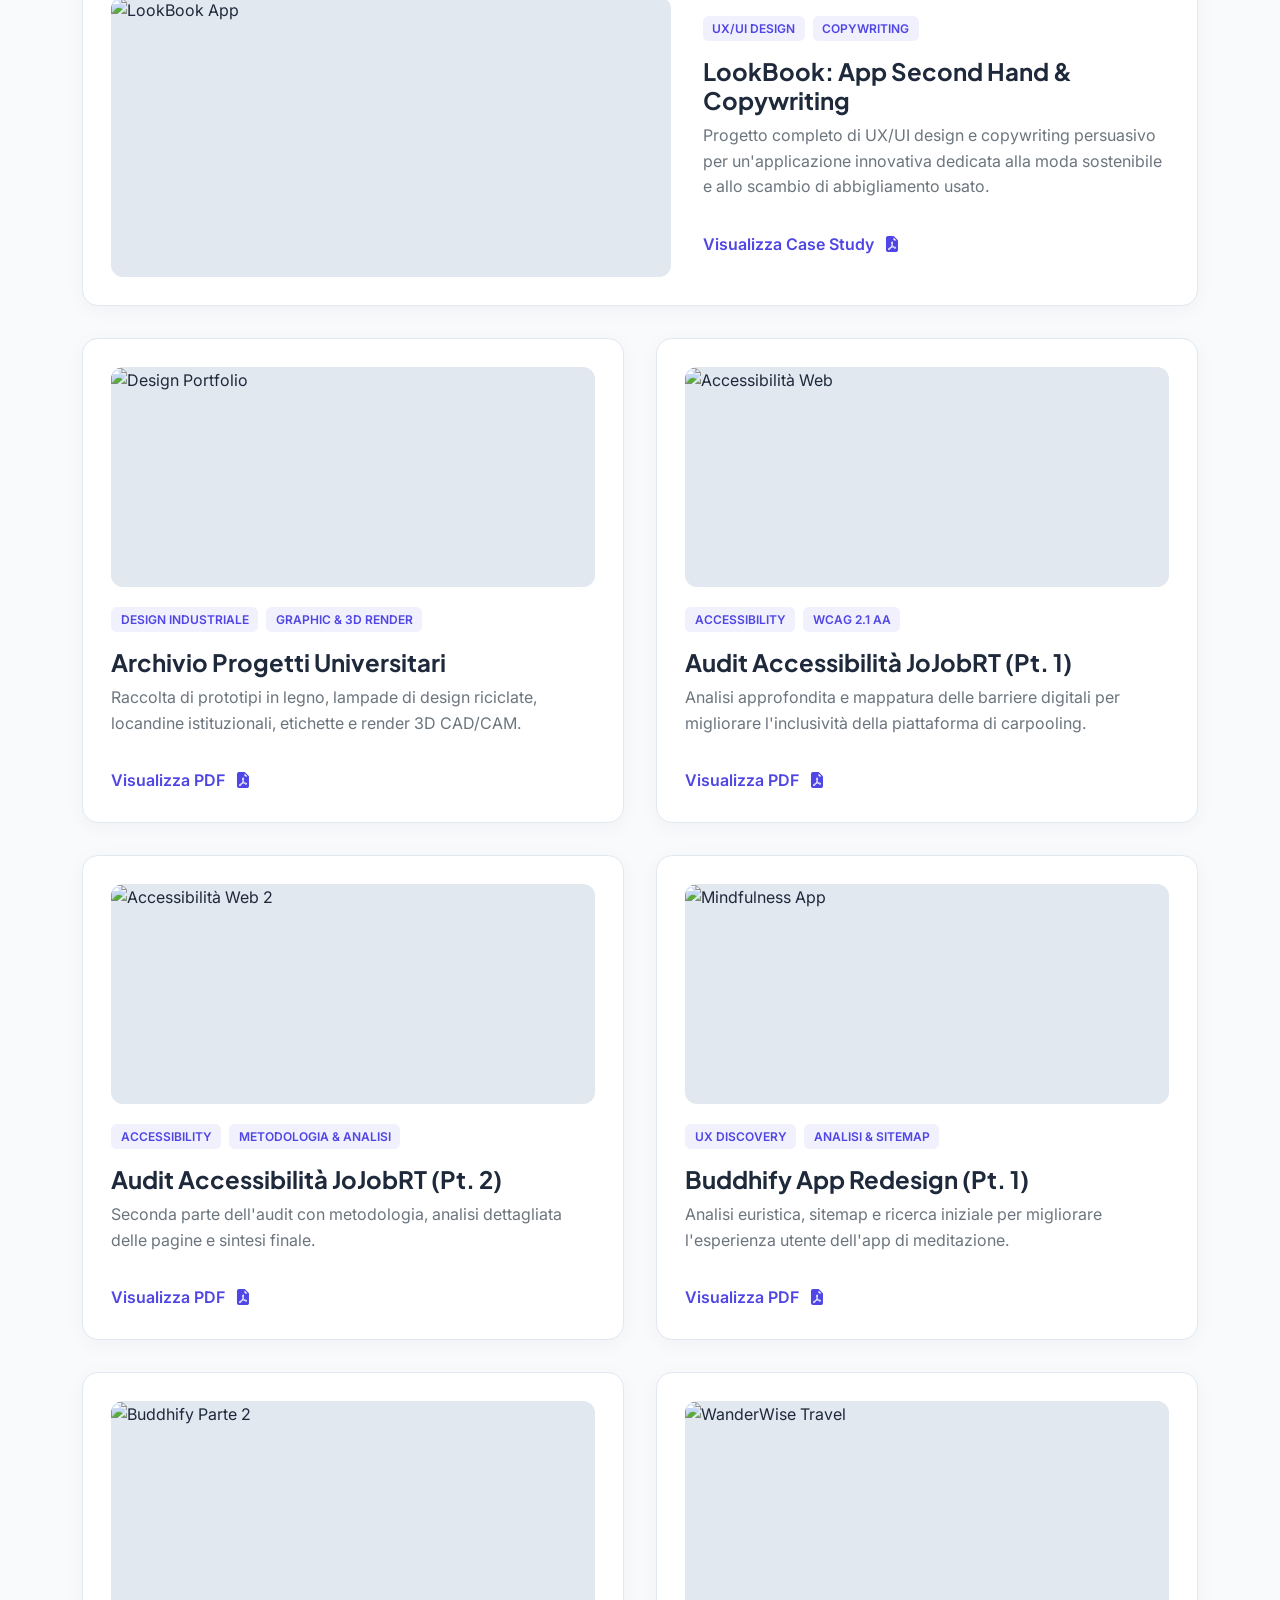
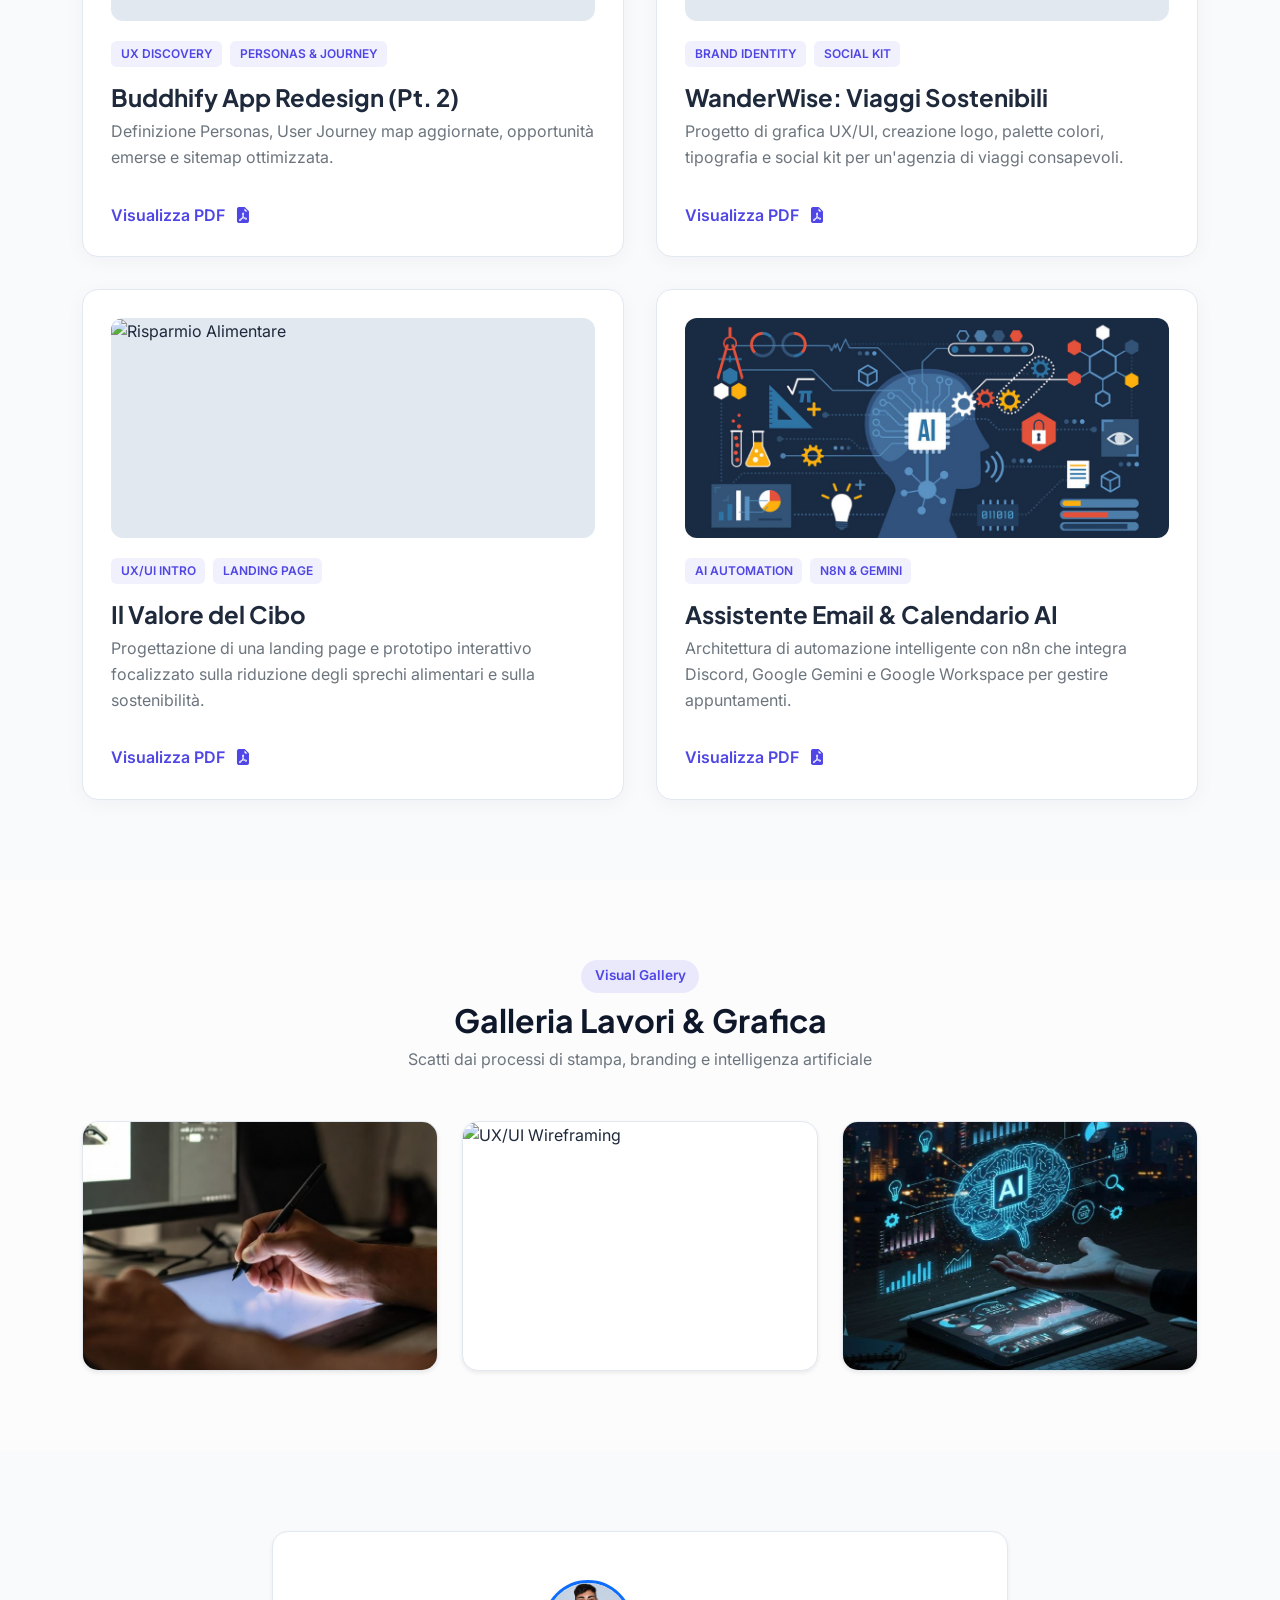
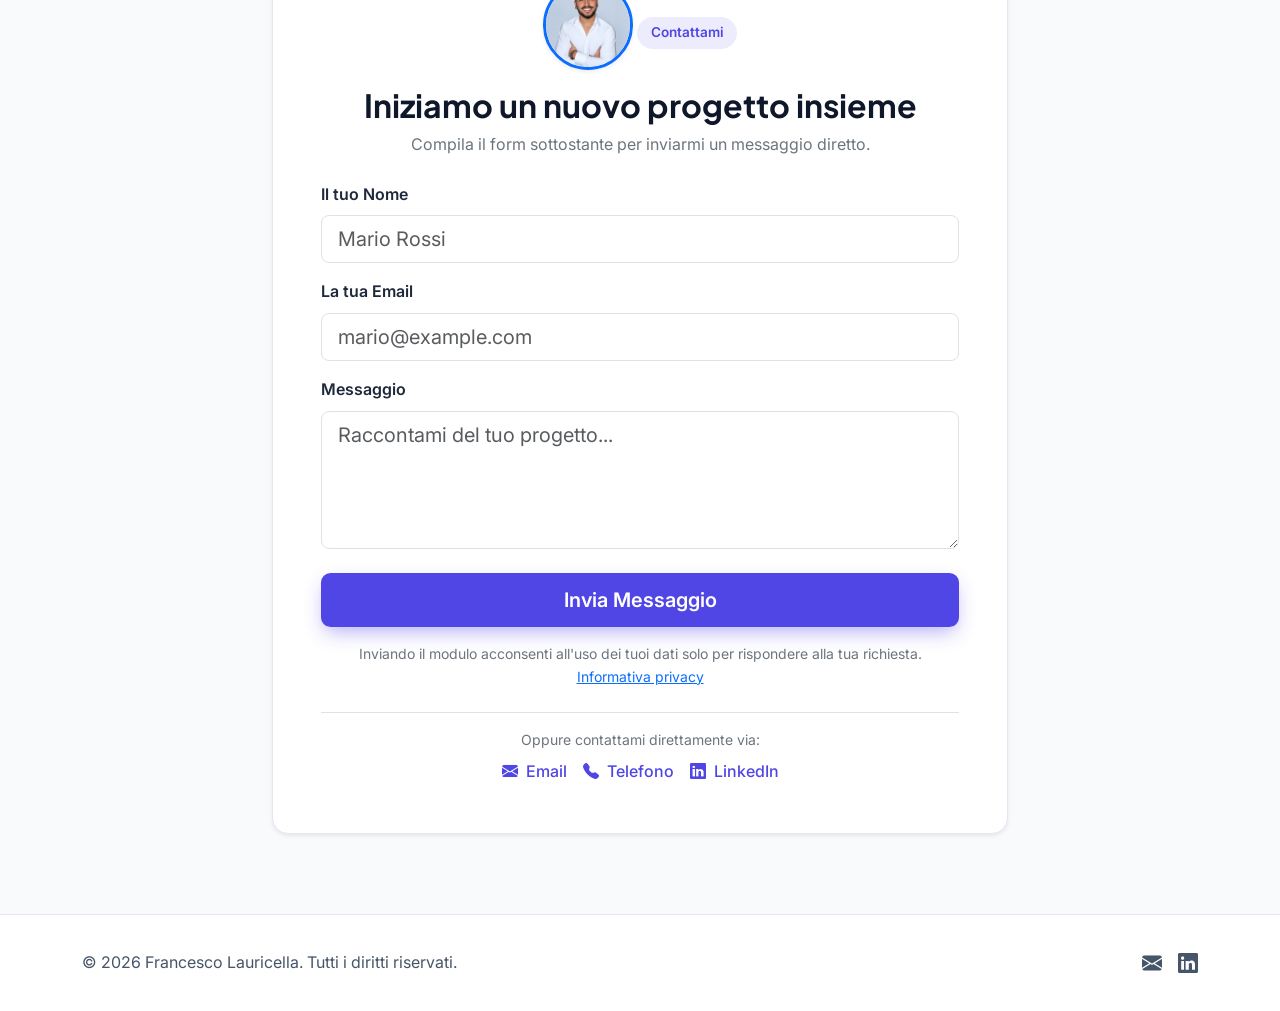
==== commit 430dab42: "Add files via upload" ====
--- a/index.html
+++ b/index.html
@@ -309,7 +309,7 @@
                 <p class="text-secondary">Compila il form sottostante per inviarmi un messaggio diretto.</p>
               </div>
 
-              <form action="https://formsubmit.co/flauricella3661@gmail.com" method="POST">
+              <form action="https://formsubmit.co/info@laudigital.it" method="POST">
                 <input type="hidden" name="_subject" value="Nuovo messaggio dal tuo Portfolio!">
                 <input type="hidden" name="_captcha" value="false">
 
@@ -331,12 +331,13 @@
                 <div class="d-grid">
                   <button type="submit" class="btn btn-primary-custom btn-lg">Invia Messaggio</button>
                 </div>
+                <p class="text-secondary small text-center mt-3 mb-0">Inviando il modulo acconsenti all'uso dei tuoi dati solo per rispondere alla tua richiesta. <a href="privacy.html">Informativa privacy</a></p>
               </form>
 
               <div class="text-center mt-4 pt-3 border-top">
                 <p class="text-secondary small mb-2">Oppure contattami direttamente via:</p>
                 <div class="d-flex justify-content-center flex-wrap gap-3">
-                  <a href="mailto:flauricella3661@gmail.com" class="text-decoration-none fw-medium text-primary-accent"><i class="bi bi-envelope-fill me-1"></i> Email</a>
+                  <a href="mailto:info@laudigital.it" class="text-decoration-none fw-medium text-primary-accent"><i class="bi bi-envelope-fill me-1"></i> Email</a>
                   <a href="tel:3208284663" class="text-decoration-none fw-medium text-primary-accent"><i class="bi bi-telephone-fill me-1"></i> Telefono</a>
                   <a href="https://www.linkedin.com/in/francesco-lauricella-258b97266" target="_blank" rel="noopener" class="text-decoration-none fw-medium text-primary-accent"><i class="bi bi-linkedin me-1"></i> LinkedIn</a>
                 </div>
@@ -353,7 +354,7 @@
     <div class="container d-flex flex-column flex-md-row justify-content-between align-items-center gap-3">
       <p class="mb-0">&copy; 2026 Francesco Lauricella. Tutti i diritti riservati.</p>
       <div class="social-links d-flex gap-3">
-        <a href="mailto:flauricella3661@gmail.com" aria-label="Email"><i class="bi bi-envelope-fill"></i></a>
+        <a href="mailto:info@laudigital.it" aria-label="Email"><i class="bi bi-envelope-fill"></i></a>
         <a href="https://www.linkedin.com/in/francesco-lauricella-258b97266" target="_blank" rel="noopener" aria-label="LinkedIn"><i class="bi bi-linkedin"></i></a>
       </div>
     </div>
@@ -370,5 +371,6 @@
   </script>
 
   <script src="https://cdn.jsdelivr.net/npm/bootstrap@5.3.3/dist/js/bootstrap.bundle.min.js"></script>
+  <script src="partner.js"></script>
 </body>
 </html>
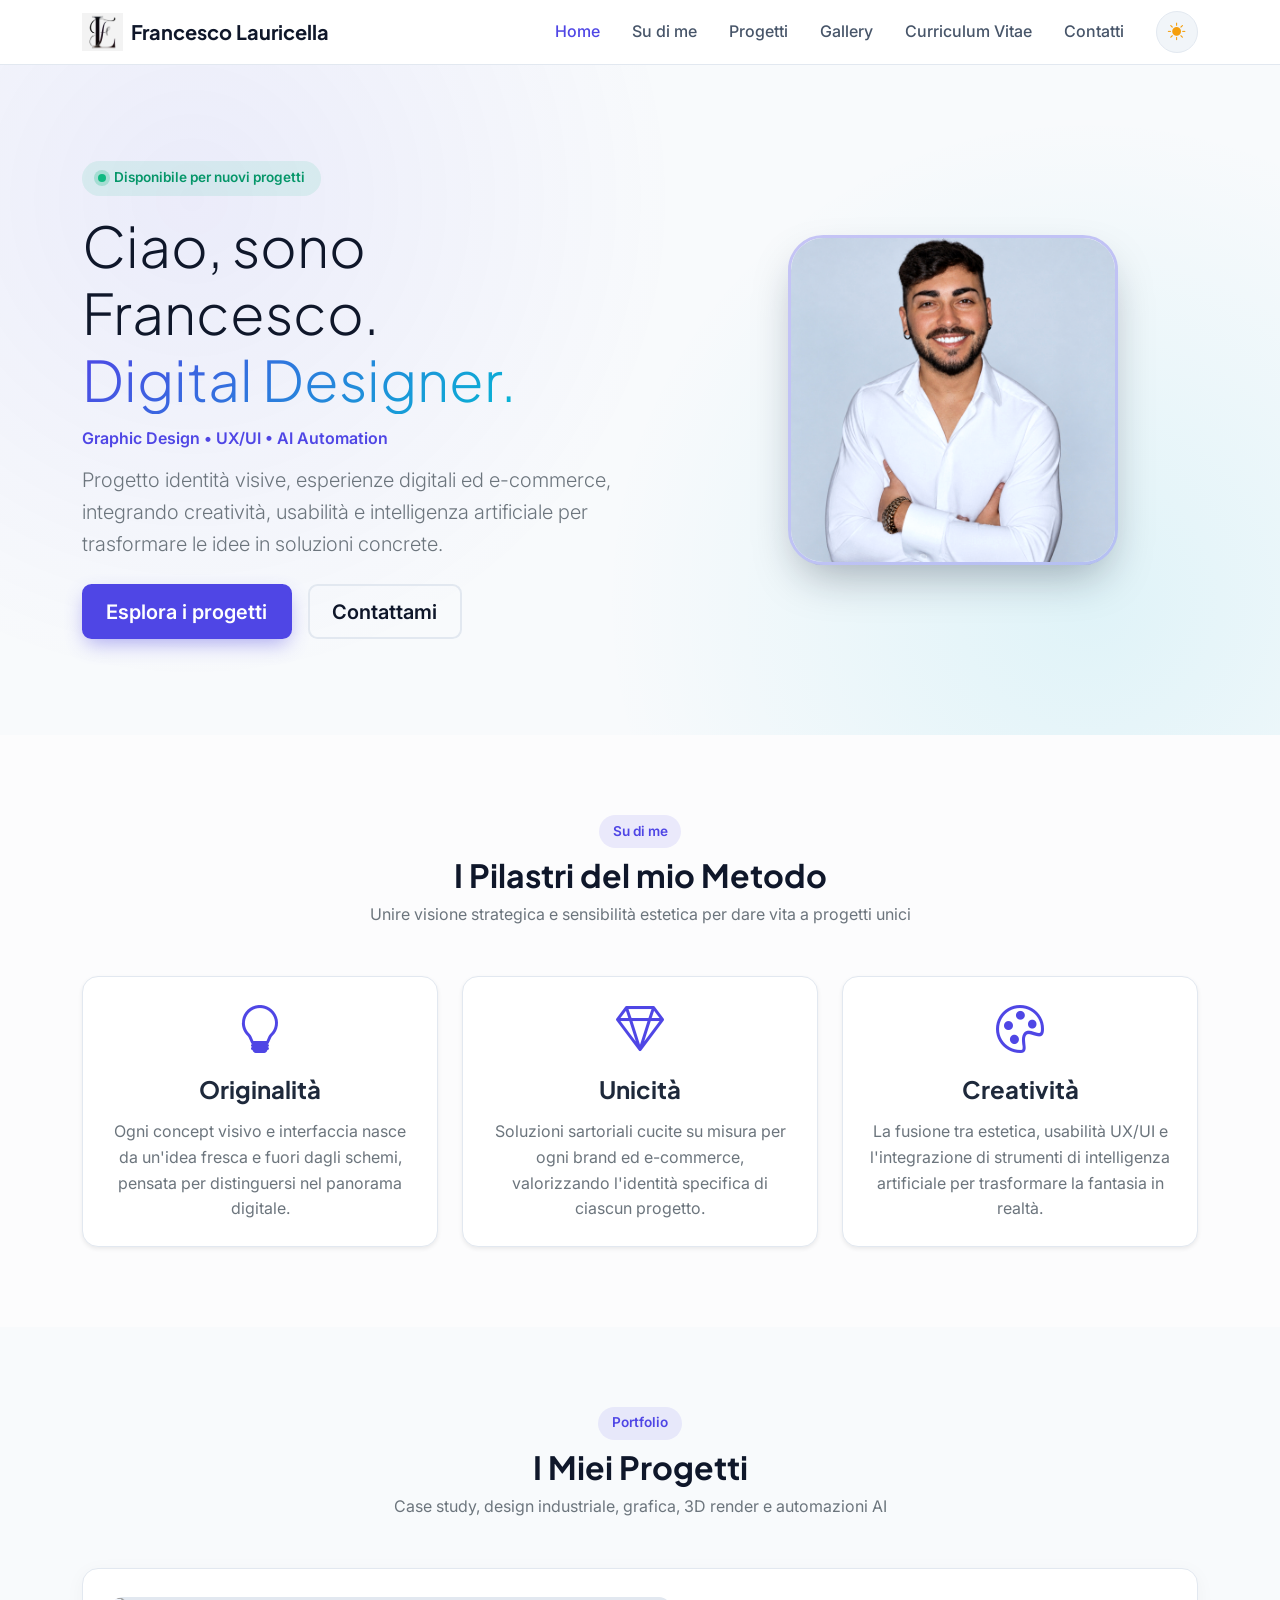
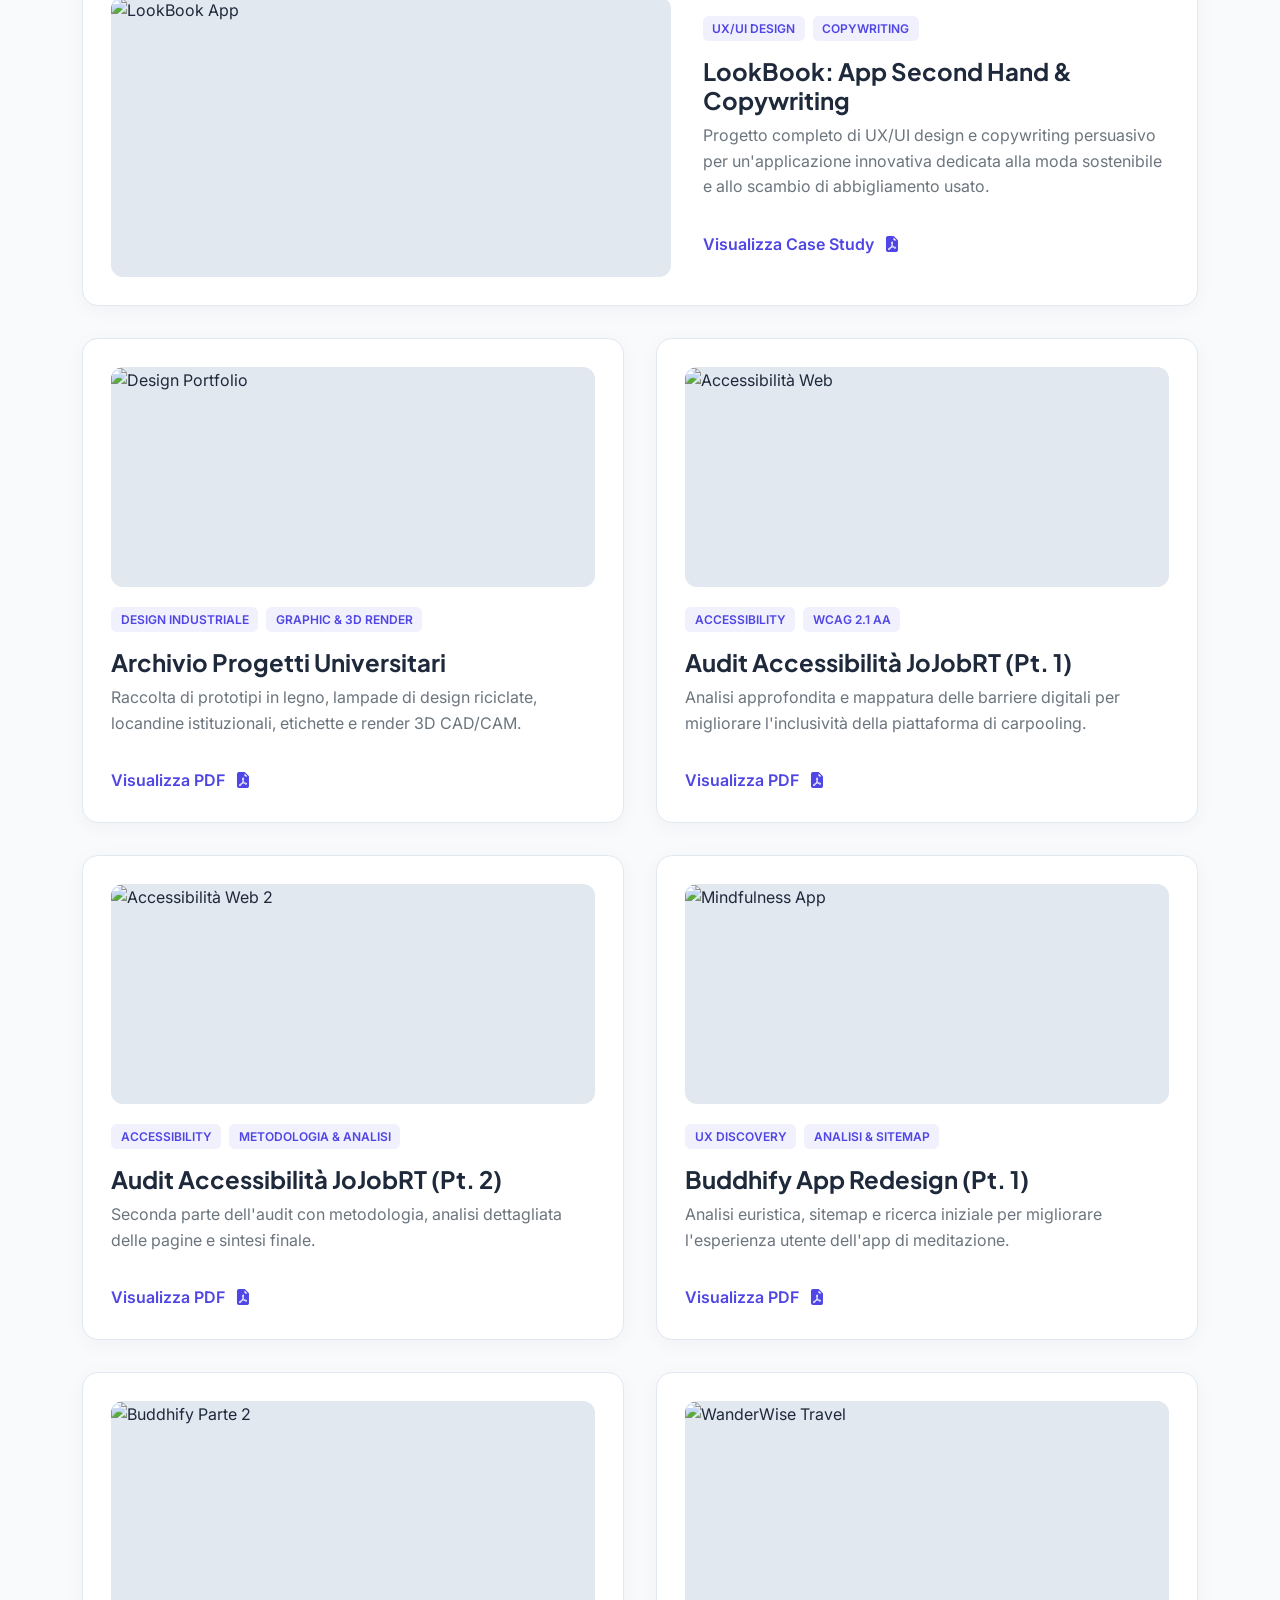
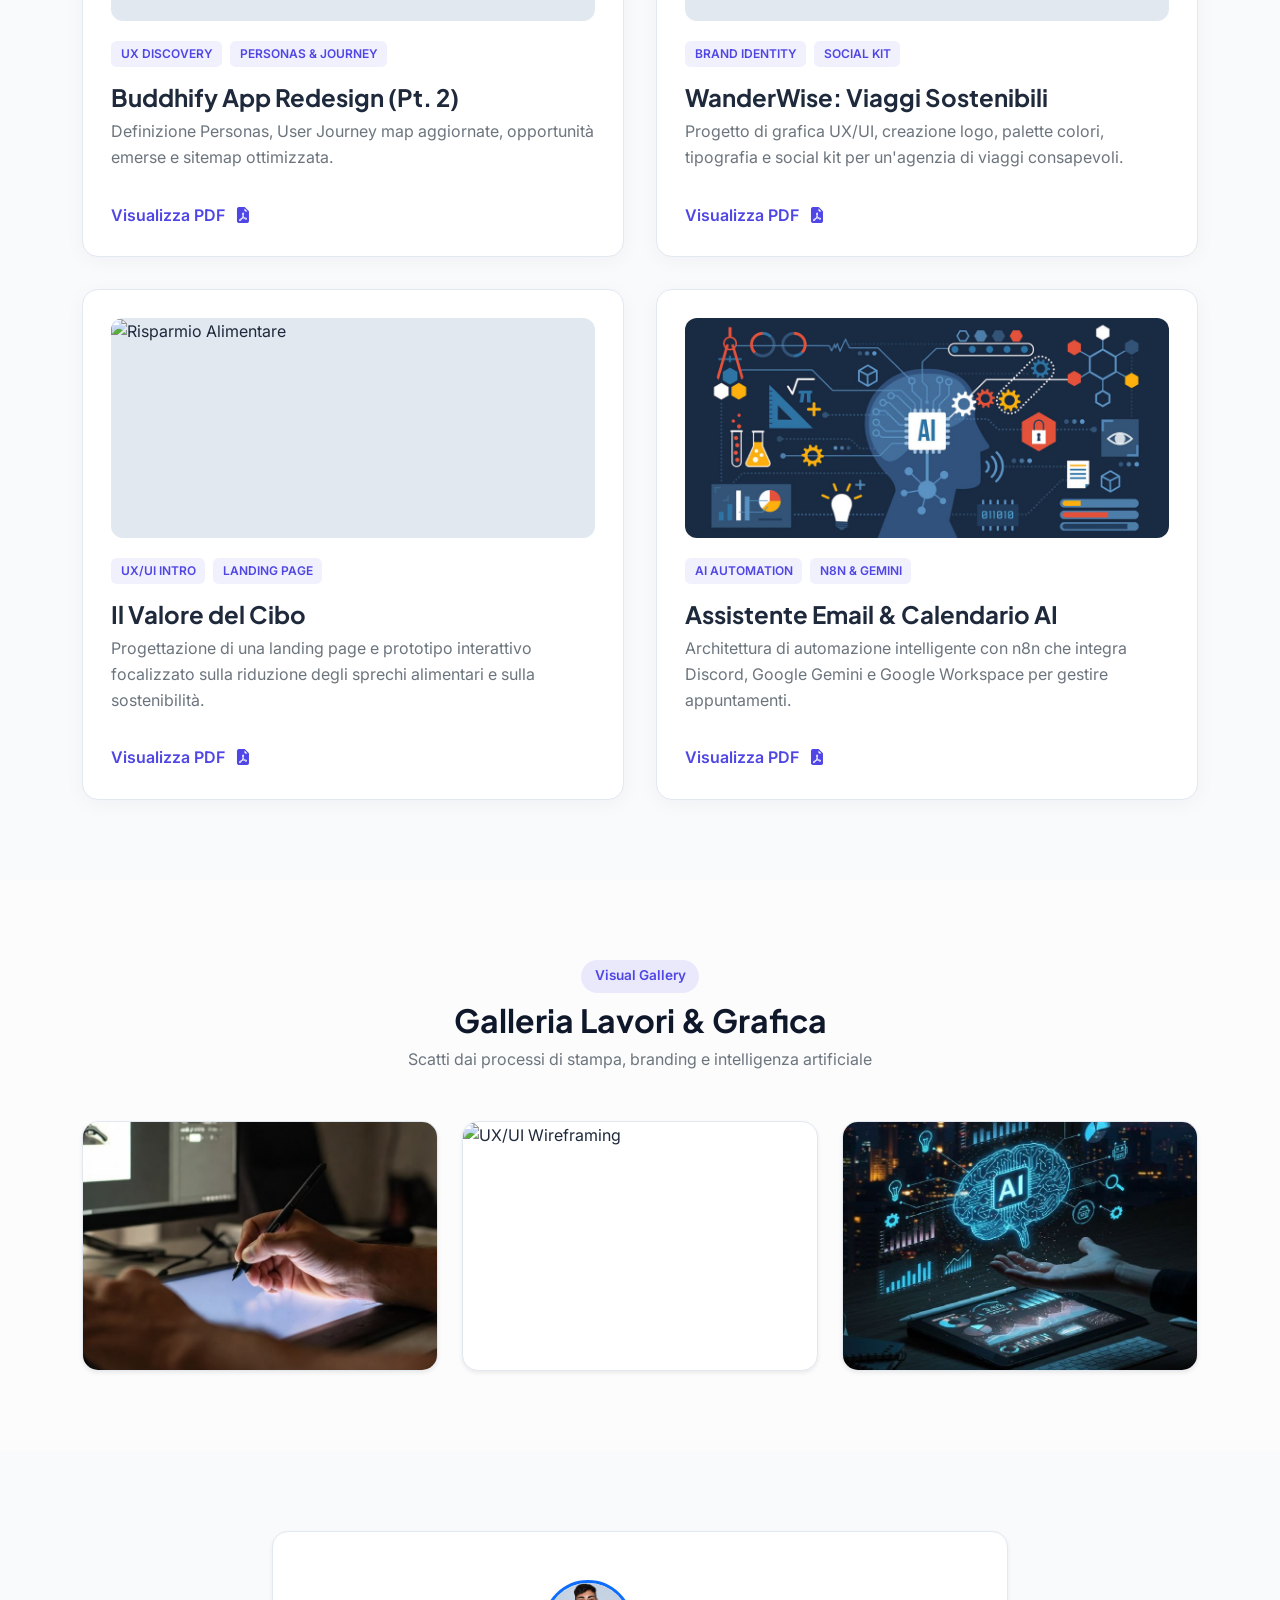
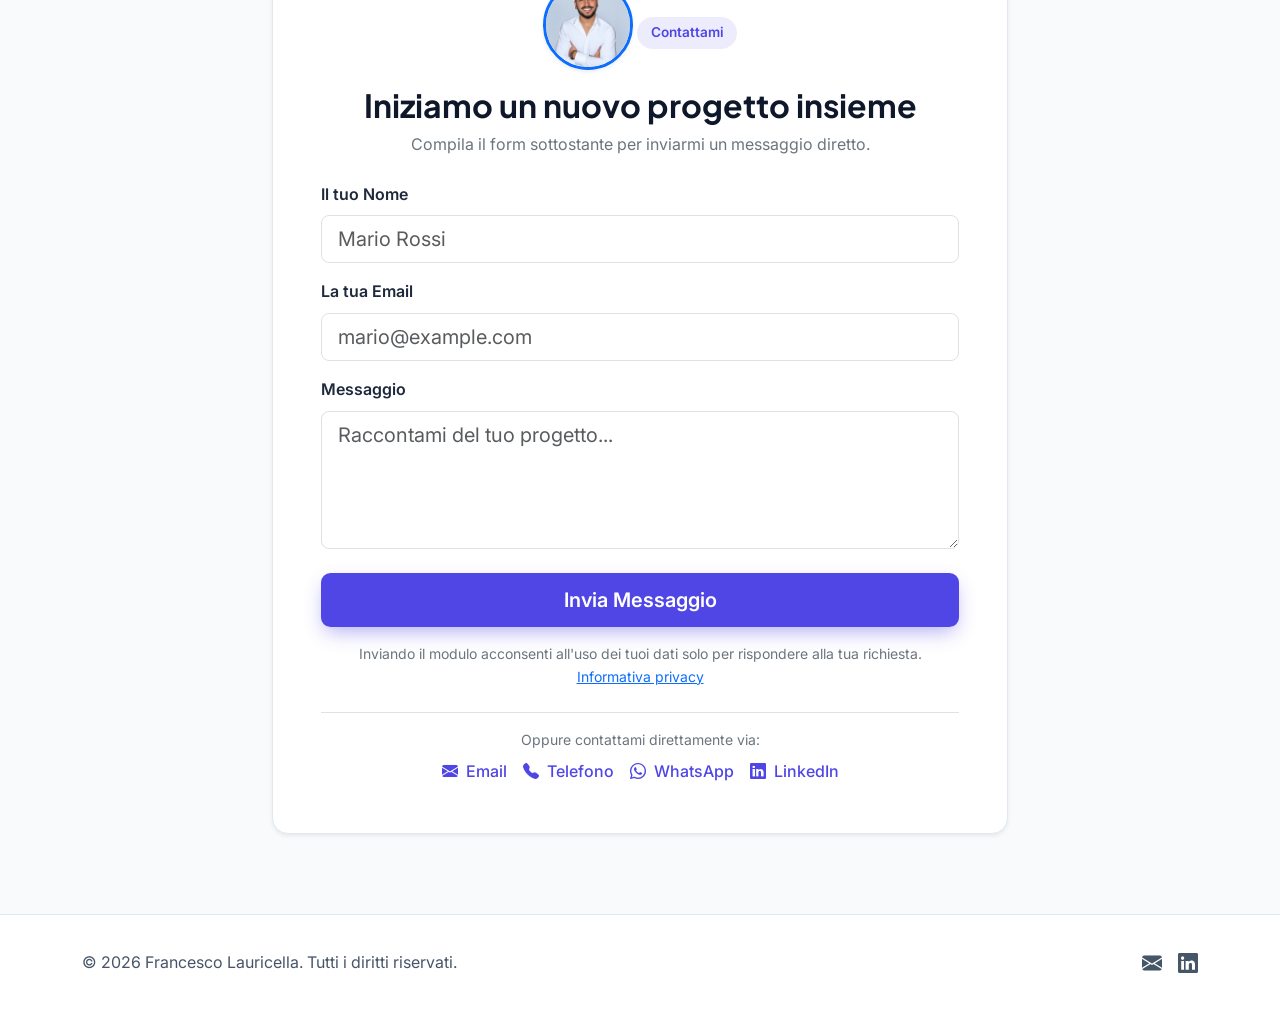
==== commit 2627c001: "Add files via upload" ====
--- a/index.html
+++ b/index.html
@@ -339,6 +339,7 @@
                 <div class="d-flex justify-content-center flex-wrap gap-3">
                   <a href="mailto:info@laudigital.it" class="text-decoration-none fw-medium text-primary-accent"><i class="bi bi-envelope-fill me-1"></i> Email</a>
                   <a href="tel:3208284663" class="text-decoration-none fw-medium text-primary-accent"><i class="bi bi-telephone-fill me-1"></i> Telefono</a>
+                  <a href="https://wa.me/393208284663?text=Ciao%20Francesco%2C%20vorrei%20informazioni%20su%20un%20progetto." target="_blank" rel="noopener" class="text-decoration-none fw-medium text-primary-accent wa-link"><i class="bi bi-whatsapp me-1"></i> WhatsApp</a>
                   <a href="https://www.linkedin.com/in/francesco-lauricella-258b97266" target="_blank" rel="noopener" class="text-decoration-none fw-medium text-primary-accent"><i class="bi bi-linkedin me-1"></i> LinkedIn</a>
                 </div>
               </div>
